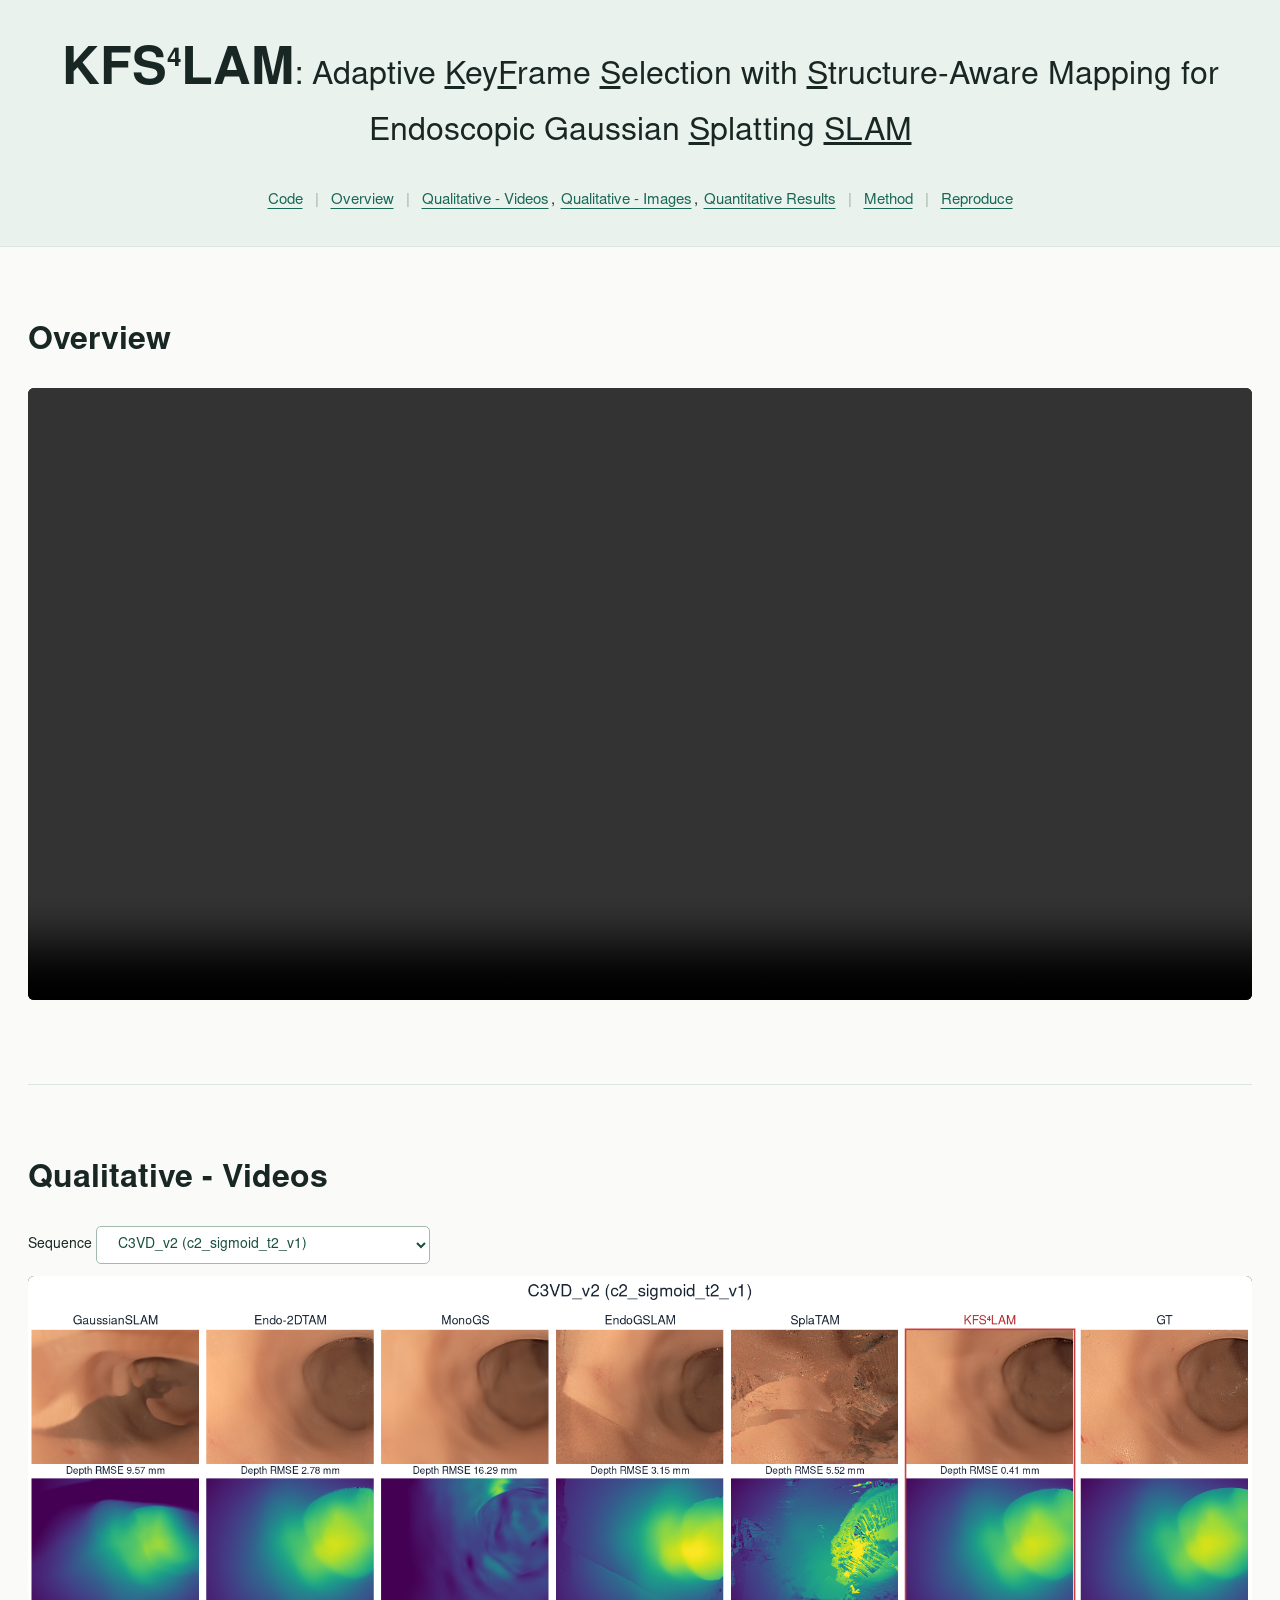
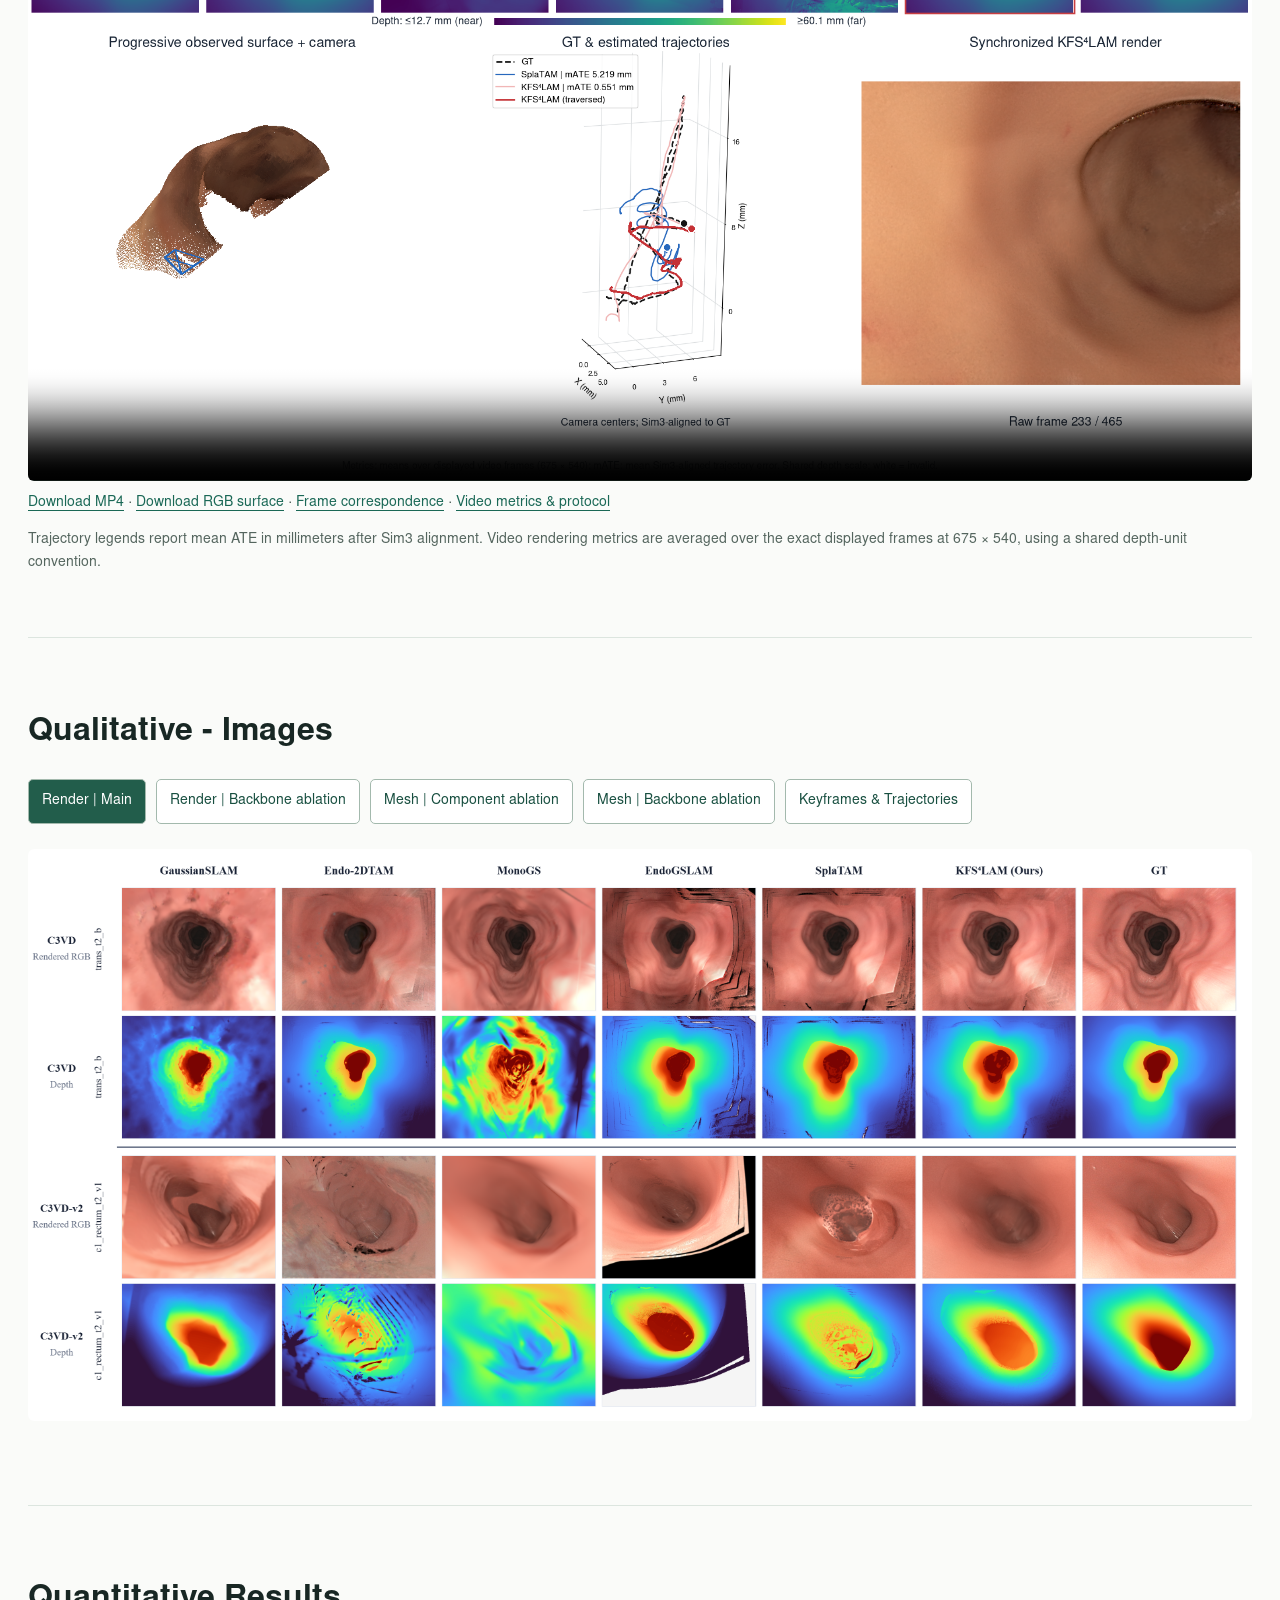
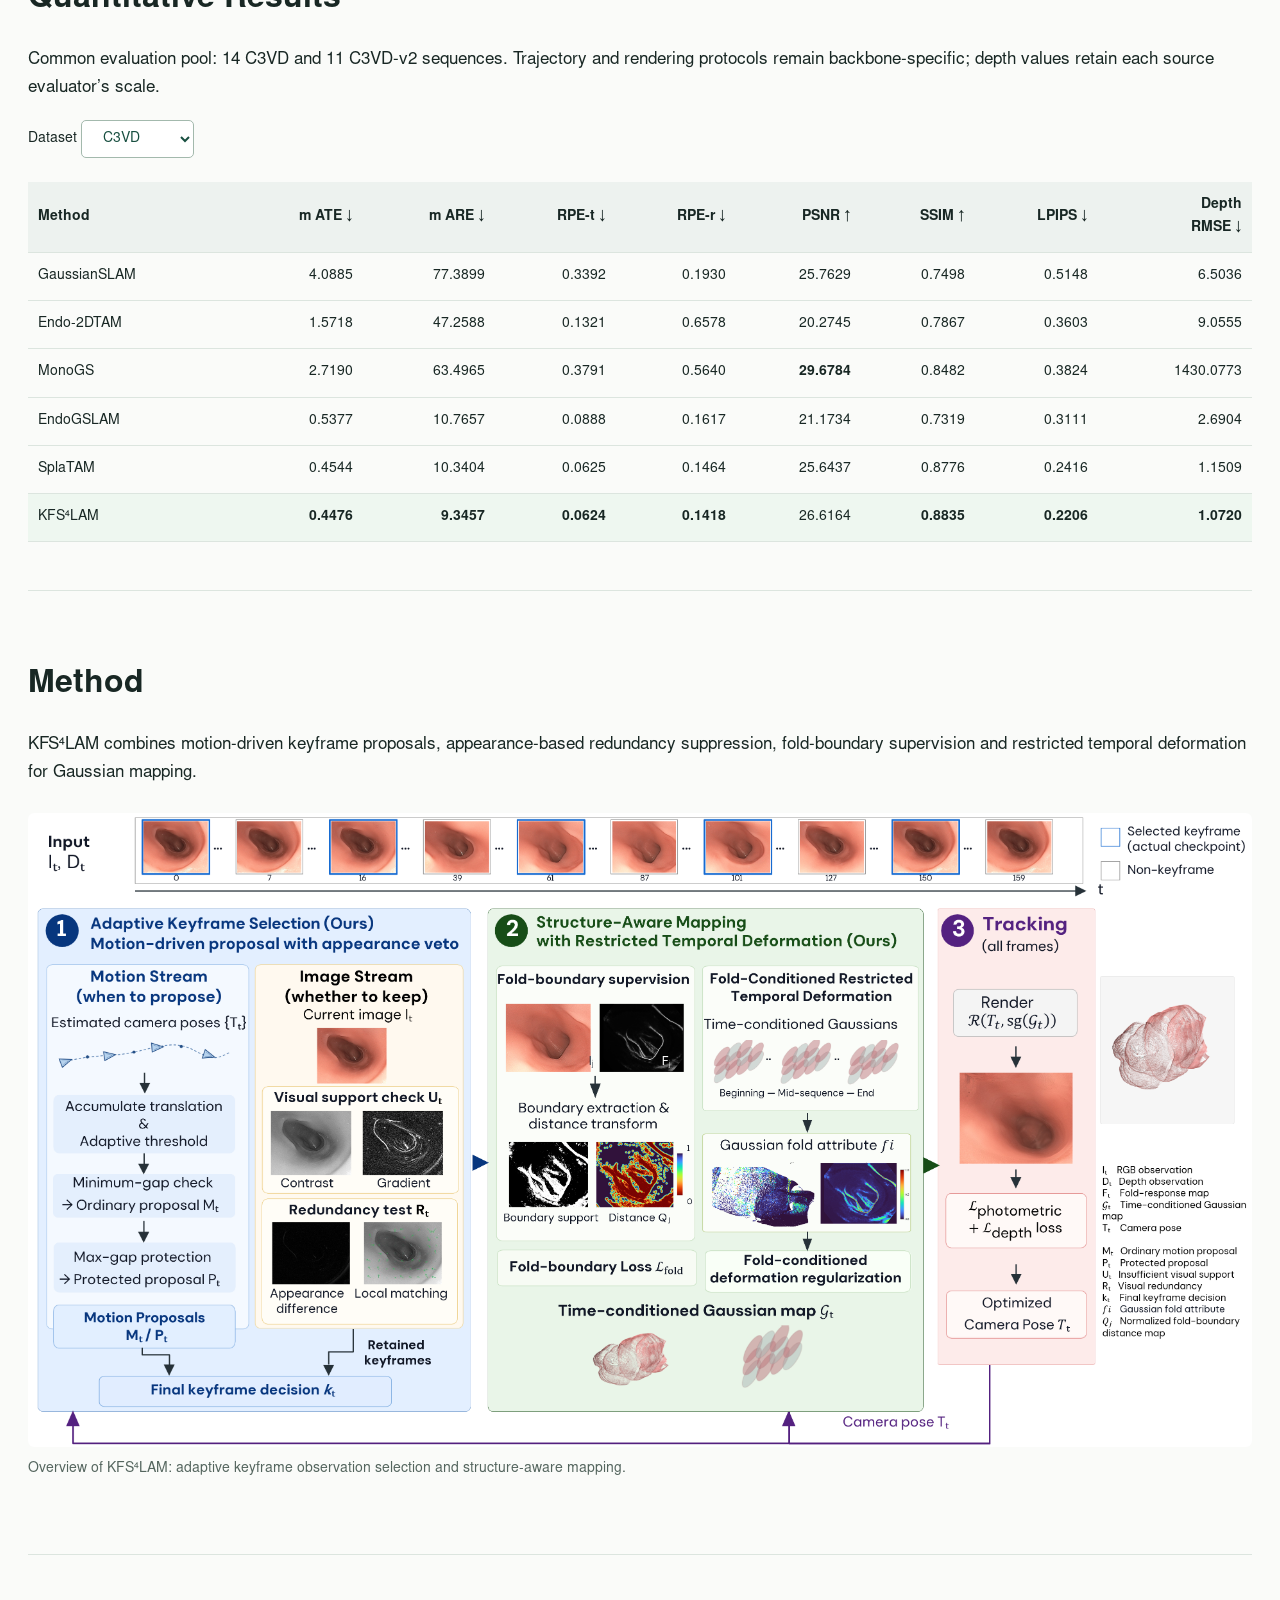
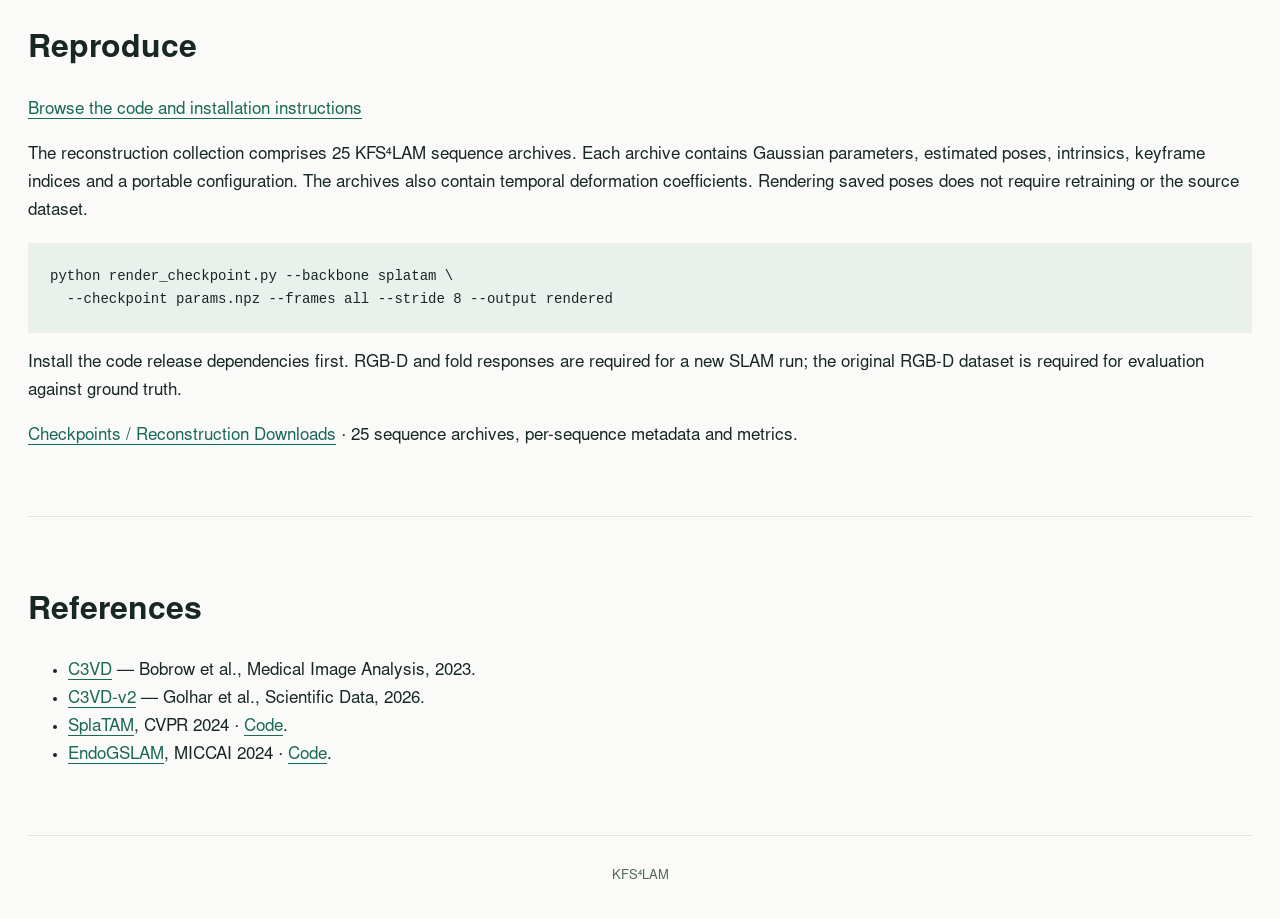
==== index.html @ 122d9cc8 "Publish KFS4LAM project page" ====
<!doctype html><html lang="en"><head><meta charset="utf-8"><meta name="viewport" content="width=device-width,initial-scale=1"><meta name="referrer" content="no-referrer"><title>KFS⁴LAM: Adaptive KeyFrame Selection with Structure-Aware Mapping for Endoscopic Gaussian Splatting SLAM</title><link rel="icon" href="data:,"><link rel="stylesheet" href="style.css?v=20261002-restored-videos"></head><body>
<header><h1><span class="brand">KFS<sup>4</sup>LAM</span><span class="title-rest">: Adaptive <u>K</u>ey<u>F</u>rame <u>S</u>election with <u>S</u>tructure-Aware Mapping for Endoscopic Gaussian <u>S</u>platting <u>SLAM</u></span></h1><nav aria-label="Page navigation"><a href="https://anonymous.4open.science/r/KFS4LAM/">Code</a><span aria-hidden="true">|</span><a href="#overview">Overview</a><span aria-hidden="true">|</span><a href="#videos">Qualitative - Videos</a><span class="nav-comma" aria-hidden="true">,</span><a href="#qualitative">Qualitative - Images</a><span class="nav-comma" aria-hidden="true">,</span><a href="#results">Quantitative Results</a><span aria-hidden="true">|</span><a href="#method">Method</a><span aria-hidden="true">|</span><a href="#reproduce">Reproduce</a></nav></header><main>
<section id="overview"><h2>Overview</h2><figure><video controls preload="metadata" playsinline><source src="assets/intro_updated_1012_w_transcript.mp4?v=20261012-intro" type="video/mp4"></video></figure></section>
<section id="videos"><h2>Qualitative - Videos</h2><div class="controls"><label>Sequence <select id="video-sequence"><option value="c2_sigmoid_t2_v1">C3VD_v2 (c2_sigmoid_t2_v1)</option><option value="trans_t2_c">C3VD (trans_t2_c) · EndoGSLAM backbone</option></select></label></div><figure><video id="splatam-video" controls preload="metadata" playsinline poster="assets/c2_sigmoid_t2_v1__rgbd_surface_preview.png?v=20261002-restored-videos" ><source src="assets/c2_sigmoid_t2_v1__comparison_rgbd_surface.webm?v=20261002-restored-videos" type="video/webm"><source src="assets/c2_sigmoid_t2_v1__comparison_rgbd_surface.mp4?v=20261002-restored-videos" type="video/mp4"></video><figcaption><a id="splatam-download" href="assets/c2_sigmoid_t2_v1__comparison_rgbd_surface.mp4?v=20261002-restored-videos" download>Download MP4</a> · <a id="mesh-download" href="assets/c2_sigmoid_t2_v1__observed_surface.ply?v=20261002-restored-videos" download>Download RGB surface</a> · <a id="video-manifest" href="assets/c2_sigmoid_t2_v1__comparison_rgbd_surface.json?v=20261002-restored-videos">Frame correspondence</a> · <a href="assets/video_metrics.json?v=20261002-restored-videos">Video metrics &amp; protocol</a></figcaption></figure><p class="note">Trajectory legends report mean ATE in millimeters after Sim3 alignment. Video rendering metrics are averaged over the exact displayed frames at 675 × 540, using a shared depth-unit convention.</p></section>
<section id="qualitative"><h2>Qualitative - Images</h2><div class="tabs"><button class="active" data-img="render_comparison.png">Render | Main</button><button data-img="ablation_render.svg">Render | Backbone ablation</button><button data-img="mesh_comparison.png">Mesh | Component ablation</button><button data-img="mesh_backbone_ablation.png">Mesh | Backbone ablation</button><button data-img="keyframe_trajectories.png">Keyframes &amp; Trajectories</button></div><figure><a id="fullsize" href="assets/render_comparison.png?v=20261002-restored-videos"><img id="comparison" src="assets/render_comparison.png?v=20261002-restored-videos" alt="Main RGB and depth comparison" loading="lazy"></a></figure></section>
<section id="results"><h2>Quantitative Results</h2><p>Common evaluation pool: 14 C3VD and 11 C3VD-v2 sequences. Trajectory and rendering protocols remain backbone-specific; depth values retain each source evaluator’s scale.</p><div class="controls"><label>Dataset <select id="dataset"><option value="0">C3VD</option><option value="8">C3VD-v2</option></select></label></div><div class="table-wrap"><table><thead><tr><th>Method</th><th>m ATE ↓</th><th>m ARE ↓</th><th>RPE-t ↓</th><th>RPE-r ↓</th><th>PSNR ↑</th><th>SSIM ↑</th><th>LPIPS ↓</th><th>Depth<br>RMSE ↓</th></tr></thead><tbody id="scores"></tbody></table></div></section>
<section id="method"><h2>Method</h2><p>KFS⁴LAM combines motion-driven keyframe proposals, appearance-based redundancy suppression, fold-boundary supervision and restricted temporal deformation for Gaussian mapping.</p><figure><a href="assets/pipeline.png?v=20261007-pipeline-update"><img src="assets/pipeline.png?v=20261007-pipeline-update" alt="Pipeline overview"></a><figcaption>Overview of KFS⁴LAM: adaptive keyframe observation selection and structure-aware mapping.</figcaption></figure></section>
<section id="reproduce"><h2>Reproduce</h2><p><a href="https://anonymous.4open.science/r/KFS4LAM/">Browse the code and installation instructions</a></p><p>The reconstruction collection comprises 25 KFS⁴LAM sequence archives. Each archive contains Gaussian parameters, estimated poses, intrinsics, keyframe indices and a portable configuration. The archives also contain temporal deformation coefficients. Rendering saved poses does not require retraining or the source dataset.</p><pre>python render_checkpoint.py --backbone splatam \
  --checkpoint params.npz --frames all --stride 8 --output rendered</pre><p>Install the code release dependencies first. RGB-D and fold responses are required for a new SLAM run; the original RGB-D dataset is required for evaluation against ground truth.</p><p><a href="https://github.com/Anonymous4Submission123/KFS4LAM_Submission/releases/tag/reconstructions-v1">Checkpoints / Reconstruction Downloads</a> · 25 sequence archives, per-sequence metadata and metrics.</p></section>
<section id="references"><h2>References</h2><ul><li><a href="https://durrlab.github.io/C3VD/">C3VD</a> — Bobrow et al., Medical Image Analysis, 2023.</li><li><a href="https://durrlab.github.io/C3VDv2/">C3VD-v2</a> — Golhar et al., Scientific Data, 2026.</li><li><a href="https://arxiv.org/abs/2312.02126">SplaTAM</a>, CVPR 2024 · <a href="https://github.com/spla-tam/SplaTAM">Code</a>.</li><li><a href="https://arxiv.org/abs/2403.15124">EndoGSLAM</a>, MICCAI 2024 · <a href="https://github.com/Loping151/EndoGSLAM">Code</a>.</li></ul></section>
</main><footer>KFS⁴LAM</footer><script src="app.js?v=20261002-restored-videos"></script></body></html>
---- style.css ----
*{box-sizing:border-box}html{scroll-behavior:smooth}body{margin:0;background:#fafbf9;color:#182724;font:17px/1.65 system-ui,sans-serif}header{padding:65px 24px 35px;text-align:center;background:#eaf2ee;border-bottom:1px solid #dce5df}.eyebrow{letter-spacing:.18em;font-size:12px;color:#3c6d60}h1{font-size:68px;line-height:1.1;margin:14px 0}h1 sup{font-size:.47em}.lead{font-size:23px;max-width:840px;margin:24px auto}nav,.controls,.tabs{display:flex;gap:20px;flex-wrap:wrap;justify-content:center}a{color:#1a6856;text-underline-offset:4px}main{max-width:1350px;margin:auto;padding:0 28px}section{padding:48px 0;border-bottom:1px solid #dce5df}h2{font-size:32px;line-height:1.25}figure{margin:25px 0}img{width:100%;height:auto;border-radius:6px;background:white}figcaption,.note{font-size:14px;color:#54655e}button,select{padding:10px 17px;border:1px solid #a3b9ad;border-radius:5px;background:white;color:#184f40;cursor:pointer;font:inherit}button.active{background:#225d4b;color:white}.table-wrap{overflow:auto;margin-top:24px}table{border-collapse:collapse;width:100%;font-size:14px;white-space:nowrap}th,td{padding:12px 10px;text-align:right;border-bottom:1px solid #dce5df}th:first-child,td:first-child{text-align:left}thead{background:#edf2ef}.ours{background:#eef7f0}.controls{justify-content:flex-start;align-items:center;font-size:14px}.video-grid{display:grid;grid-template-columns:1fr 1fr;gap:22px}video{width:100%;background:#101915;border-radius:6px}pre{white-space:pre-wrap;padding:22px;background:#eaf0eb;font-size:14px}footer{text-align:center;font-size:13px;color:#53665c;padding:30px}@media(max-width:720px){h1{font-size:52px}.video-grid{grid-template-columns:1fr}main{padding:0 16px}h2{font-size:27px}}
#videos .video-grid{grid-template-columns:1fr}

.project-links{justify-content:center;margin:24px auto}button:disabled{cursor:default;opacity:.65}

#videos .video-grid{display:block}#videos figure{margin:12px 0}#videos video{width:100%;height:auto}

header{padding:36px 20px 25px}header h1{max-width:1160px;margin:0 auto 26px;line-height:1.4;font-size:34px;font-weight:500}header .brand{font-size:52px;font-weight:750;white-space:nowrap}header .brand sup{font-size:.5em}header .title-rest{font-size:32px}header nav{display:flex;flex-wrap:nowrap;gap:12px;justify-content:center;align-items:center;white-space:nowrap;overflow-x:auto;font-size:15px;padding:7px 0}header nav span{color:#93a69b}.tabs{justify-content:flex-start;gap:10px}.tabs button{font-size:14px;padding:10px 13px}details{font-size:14px;color:#54655e}details summary{cursor:pointer}#videos video{max-height:none}section{scroll-margin-top:20px}@media(max-width:900px){header nav{justify-content:flex-start}header h1 .brand{font-size:42px}header .title-rest{font-size:25px}}

header nav .nav-comma{margin-left:-10px;margin-right:-6px;color:inherit}

/* Approved Apple-style typography */
@font-face{font-family:"Project Sans";src:url("fonts/regular.otf");font-weight:400;font-display:swap}
@font-face{font-family:"Project Sans";src:url("fonts/bold.otf");font-weight:700;font-display:swap}
body,button,select,input,table,header,nav{font-family:-apple-system,BlinkMacSystemFont,"Helvetica Neue","Project Sans",sans-serif}
pre,code{font-family:ui-monospace,"SFMono-Regular",Consolas,monospace}
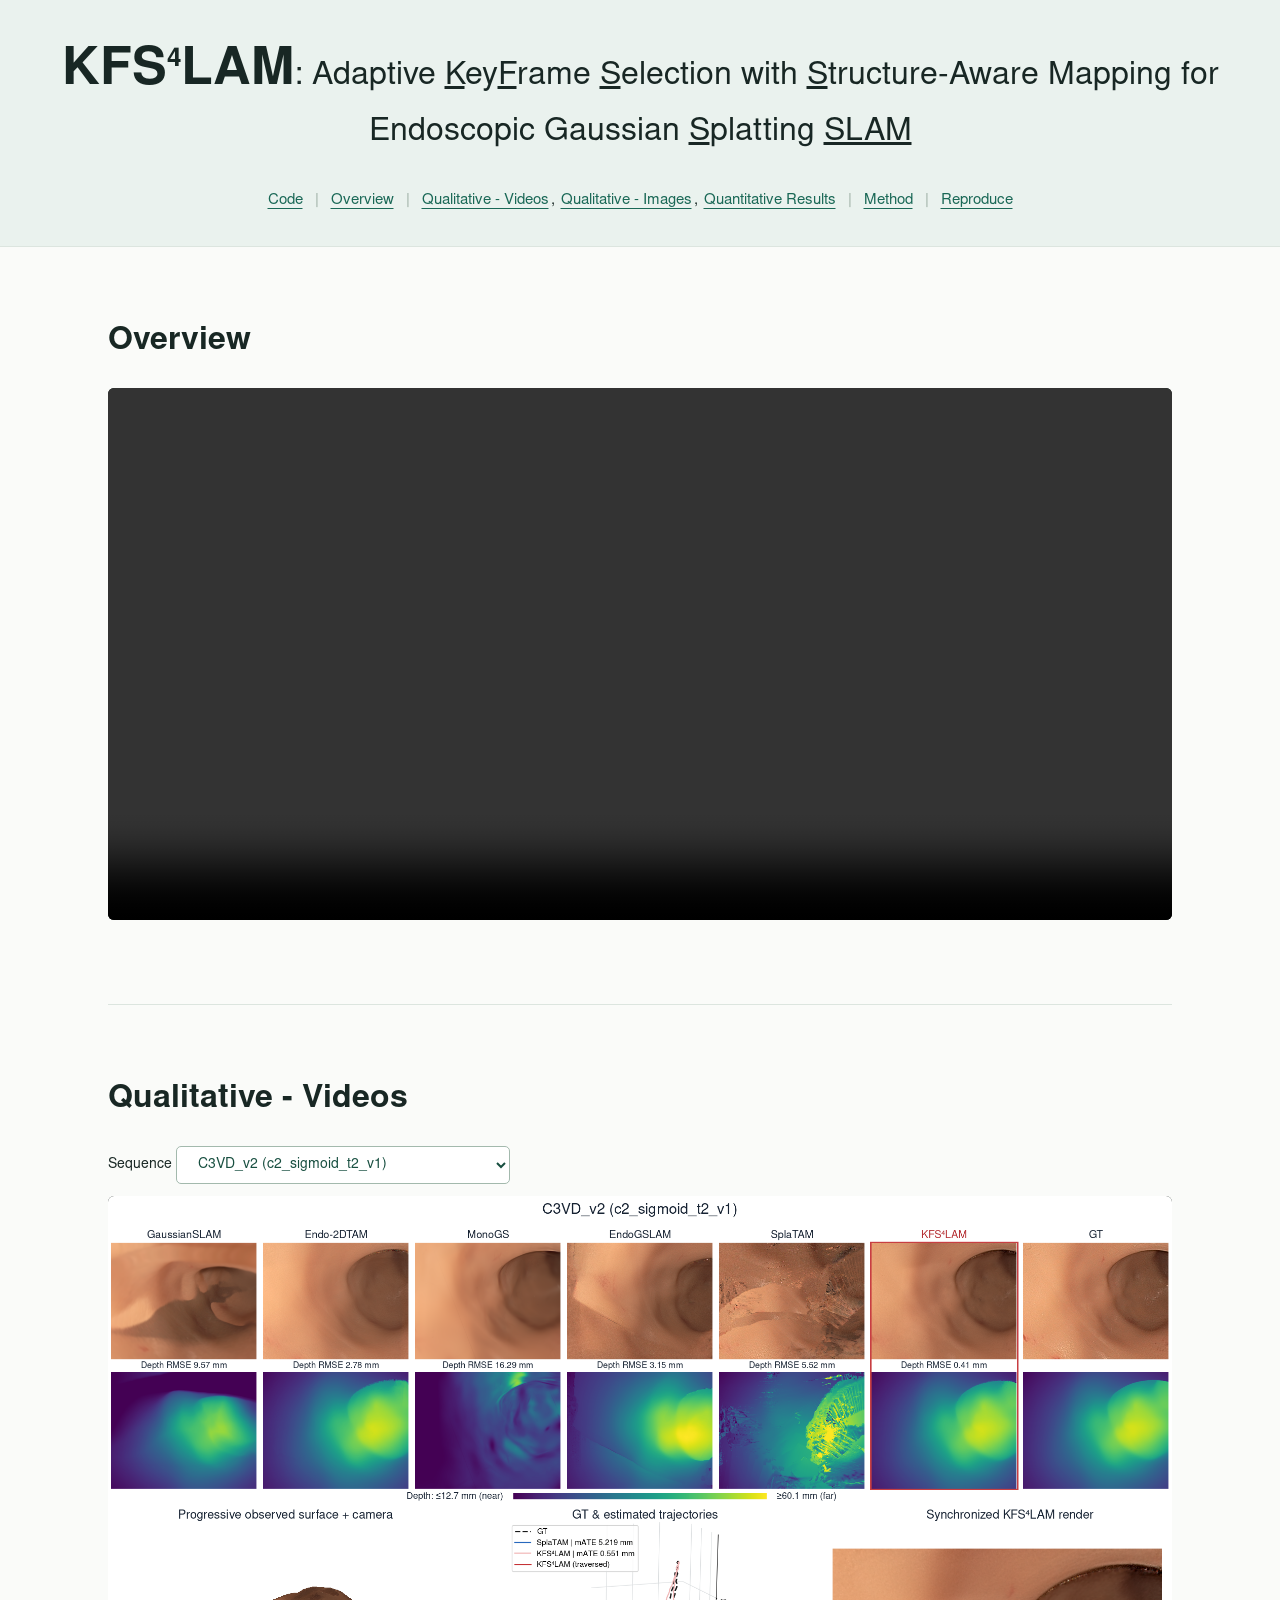
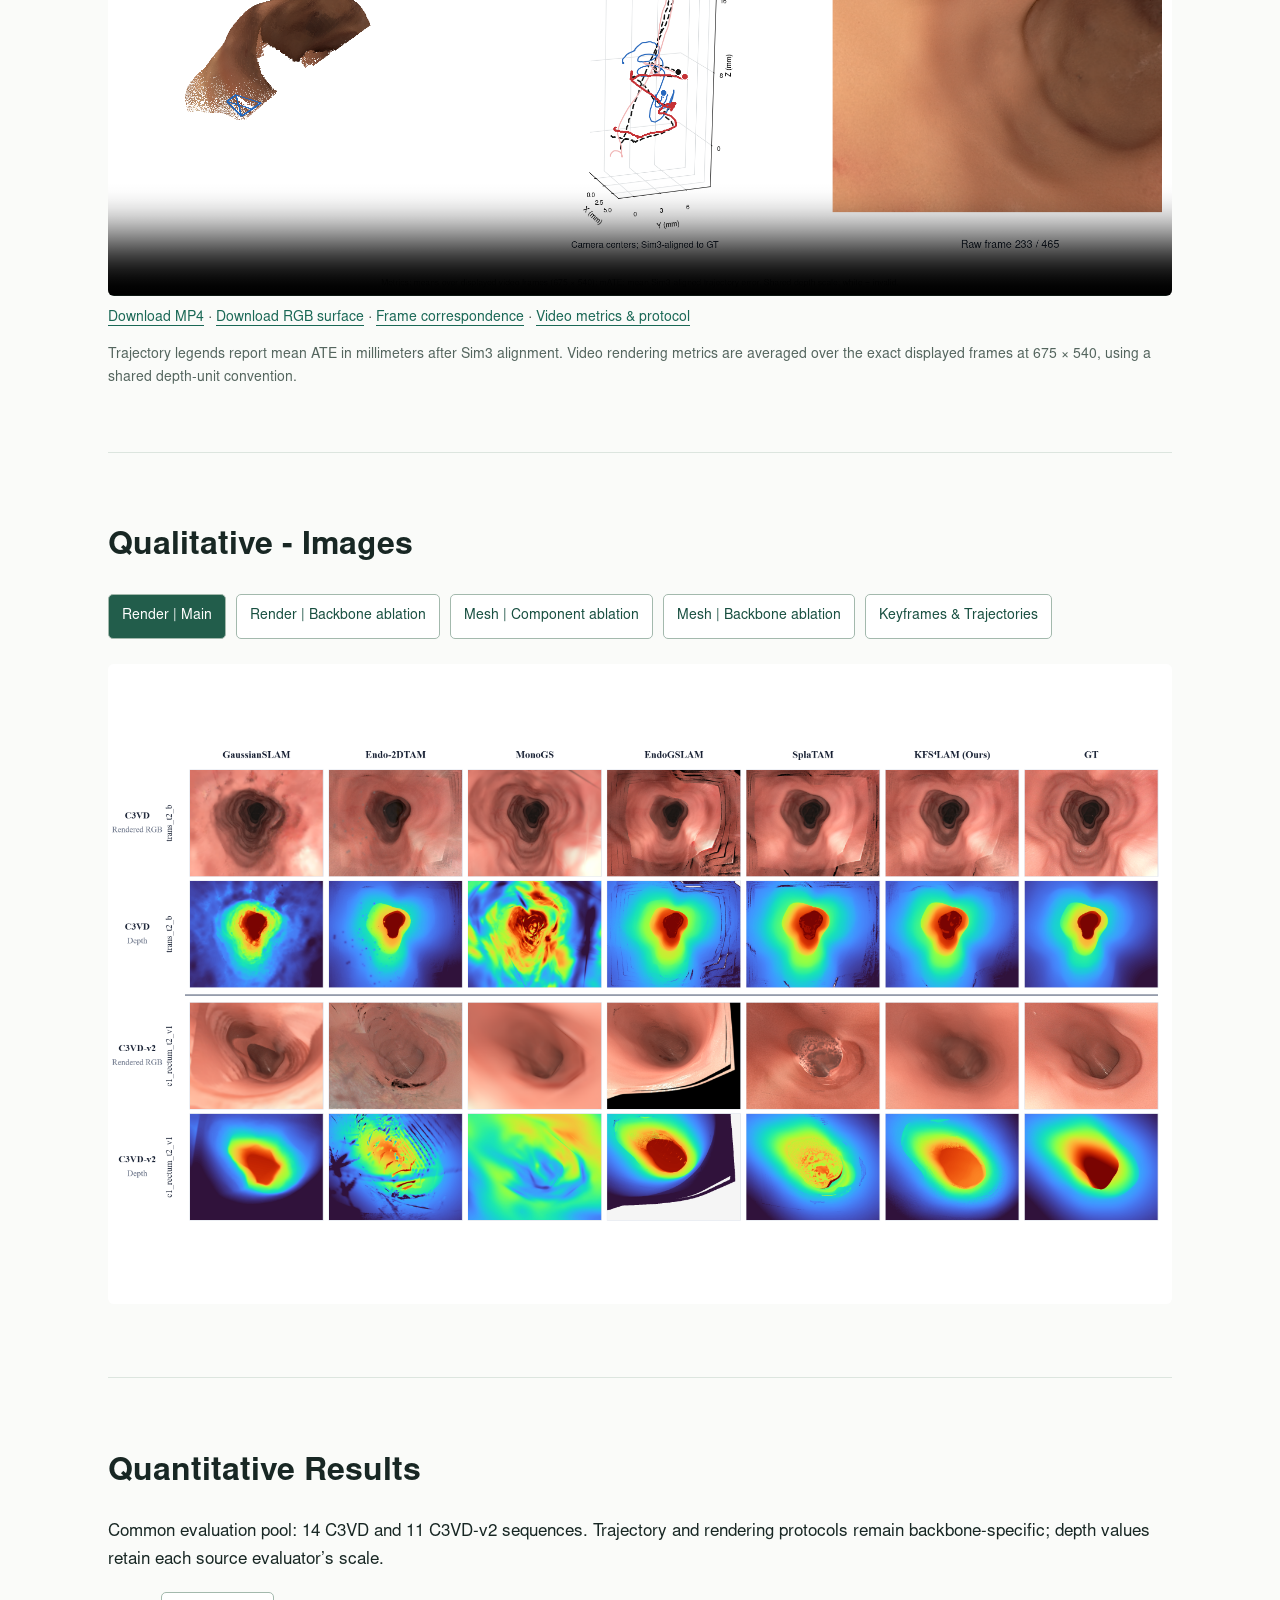
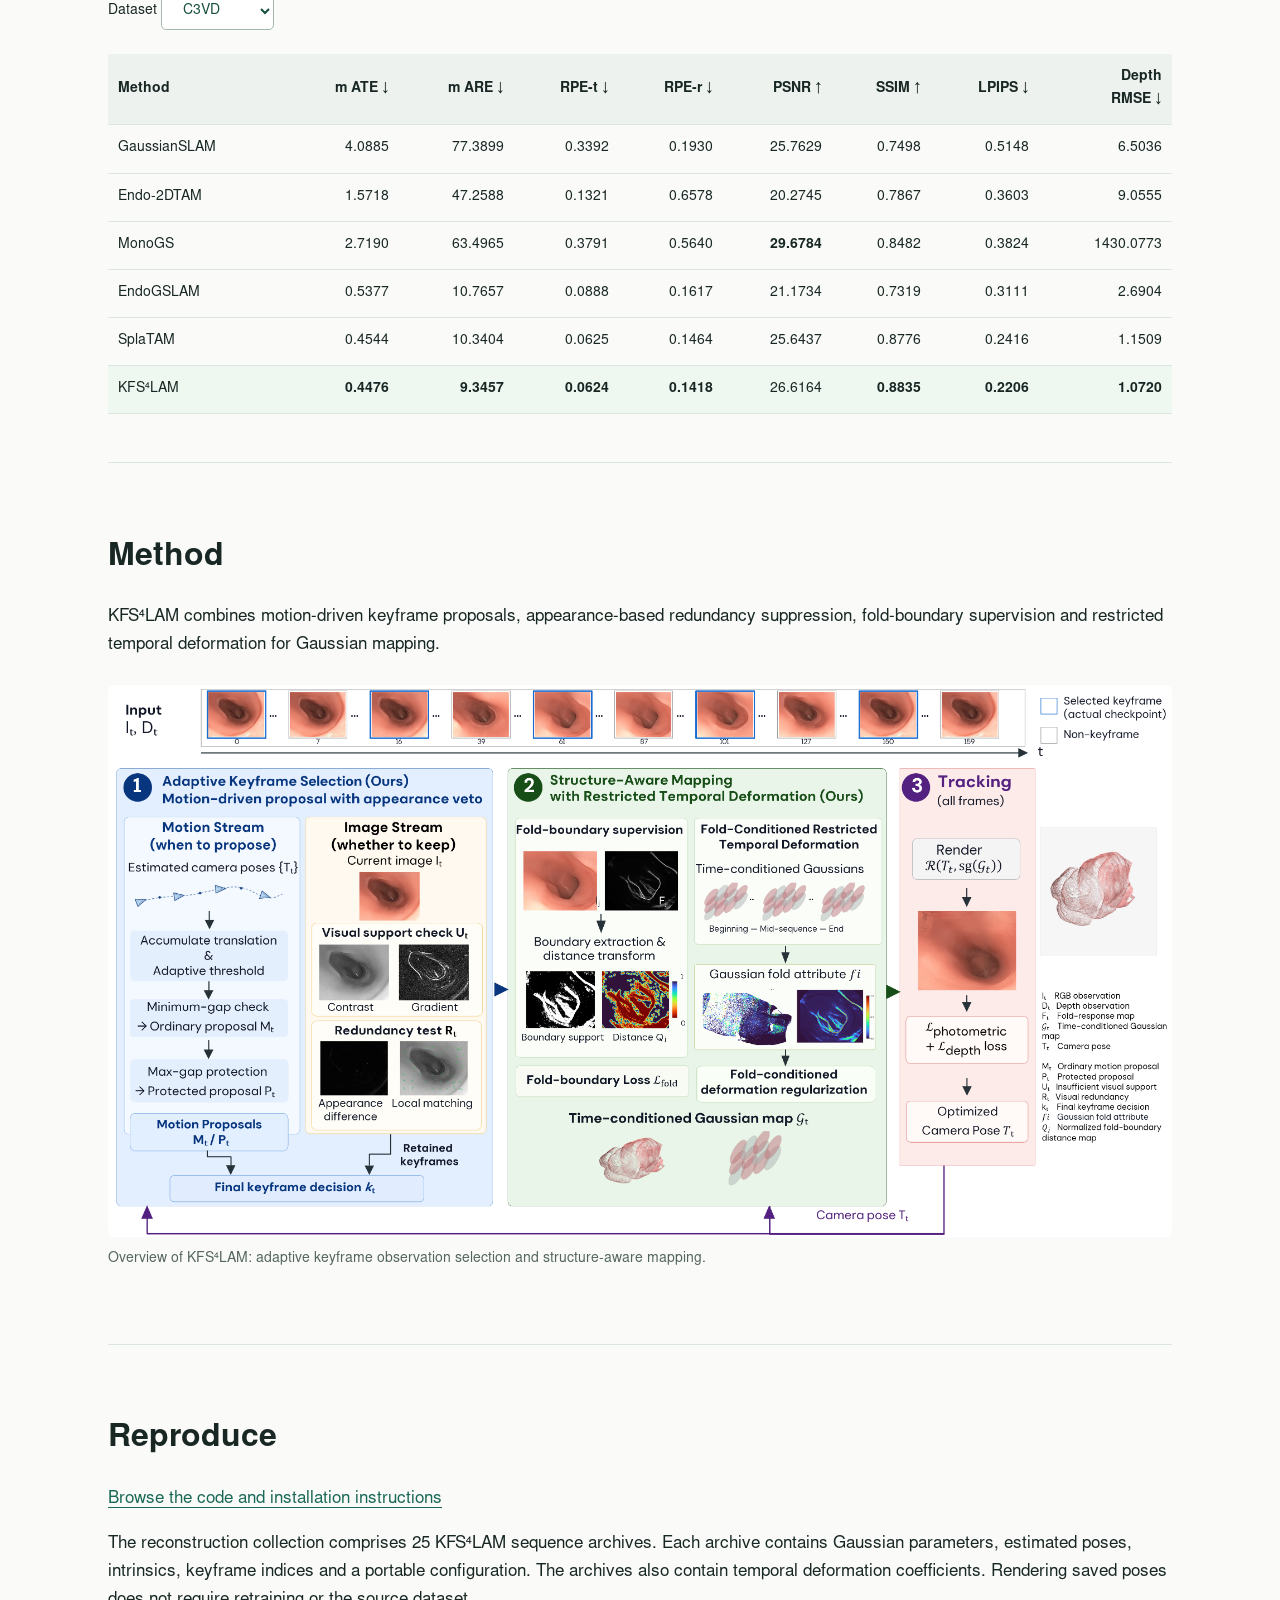
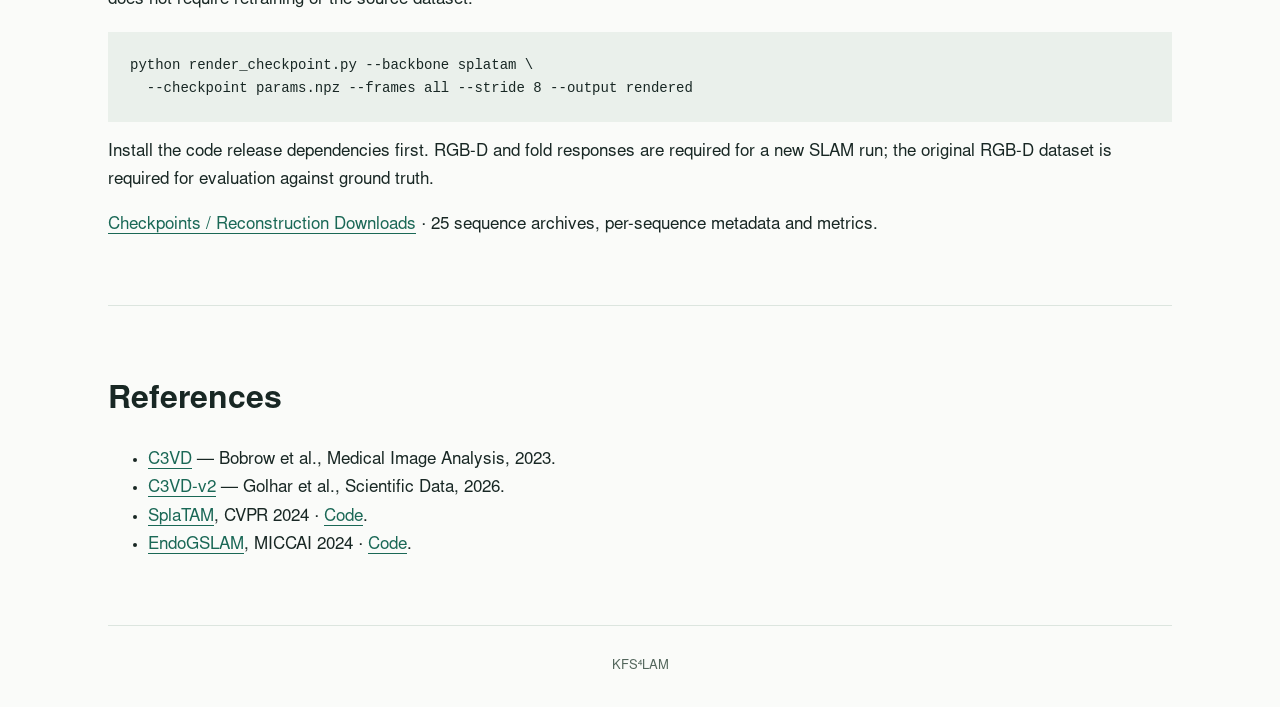
==== commit ca158f9f: "Tighten layout and stabilize qualitative image height" ====
--- a/index.html
+++ b/index.html
@@ -1,11 +1,11 @@
-<!doctype html><html lang="en"><head><meta charset="utf-8"><meta name="viewport" content="width=device-width,initial-scale=1"><meta name="referrer" content="no-referrer"><title>KFS⁴LAM: Adaptive KeyFrame Selection with Structure-Aware Mapping for Endoscopic Gaussian Splatting SLAM</title><link rel="icon" href="data:,"><link rel="stylesheet" href="style.css?v=20261002-restored-videos"></head><body>
-<header><h1><span class="brand">KFS<sup>4</sup>LAM</span><span class="title-rest">: Adaptive <u>K</u>ey<u>F</u>rame <u>S</u>election with <u>S</u>tructure-Aware Mapping for Endoscopic Gaussian <u>S</u>platting <u>SLAM</u></span></h1><nav aria-label="Page navigation"><a href="https://anonymous.4open.science/r/KFS4LAM/">Code</a><span aria-hidden="true">|</span><a href="#overview">Overview</a><span aria-hidden="true">|</span><a href="#videos">Qualitative - Videos</a><span class="nav-comma" aria-hidden="true">,</span><a href="#qualitative">Qualitative - Images</a><span class="nav-comma" aria-hidden="true">,</span><a href="#results">Quantitative Results</a><span aria-hidden="true">|</span><a href="#method">Method</a><span aria-hidden="true">|</span><a href="#reproduce">Reproduce</a></nav></header><main>
+<!doctype html><html lang="en"><head><meta charset="utf-8"><meta name="viewport" content="width=device-width,initial-scale=1"><meta name="referrer" content="no-referrer"><title>KFS⁴LAM: Adaptive KeyFrame Selection with Structure-Aware Mapping for Endoscopic Gaussian Splatting SLAM</title><link rel="icon" href="data:,"><link rel="stylesheet" href="style.css?v=20261017-layout"></head><body>
+<header><h1><span class="brand">KFS<sup>4</sup>LAM</span><span class="title-rest">: Adaptive <u>K</u>ey<u>F</u>rame <u>S</u>election with <u>S</u>tructure-Aware Mapping for Endoscopic Gaussian <u>S</u>platting <u>SLAM</u></span></h1><nav aria-label="Page navigation"><a href="https://github.com/XinweiJu/KFSLAM/tree/code">Code</a><span aria-hidden="true">|</span><a href="#overview">Overview</a><span aria-hidden="true">|</span><a href="#videos">Qualitative - Videos</a><span class="nav-comma" aria-hidden="true">,</span><a href="#qualitative">Qualitative - Images</a><span class="nav-comma" aria-hidden="true">,</span><a href="#results">Quantitative Results</a><span aria-hidden="true">|</span><a href="#method">Method</a><span aria-hidden="true">|</span><a href="#reproduce">Reproduce</a></nav></header><main>
 <section id="overview"><h2>Overview</h2><figure><video controls preload="metadata" playsinline><source src="assets/intro_updated_1012_w_transcript.mp4?v=20261012-intro" type="video/mp4"></video></figure></section>
 <section id="videos"><h2>Qualitative - Videos</h2><div class="controls"><label>Sequence <select id="video-sequence"><option value="c2_sigmoid_t2_v1">C3VD_v2 (c2_sigmoid_t2_v1)</option><option value="trans_t2_c">C3VD (trans_t2_c) · EndoGSLAM backbone</option></select></label></div><figure><video id="splatam-video" controls preload="metadata" playsinline poster="assets/c2_sigmoid_t2_v1__rgbd_surface_preview.png?v=20261002-restored-videos" ><source src="assets/c2_sigmoid_t2_v1__comparison_rgbd_surface.webm?v=20261002-restored-videos" type="video/webm"><source src="assets/c2_sigmoid_t2_v1__comparison_rgbd_surface.mp4?v=20261002-restored-videos" type="video/mp4"></video><figcaption><a id="splatam-download" href="assets/c2_sigmoid_t2_v1__comparison_rgbd_surface.mp4?v=20261002-restored-videos" download>Download MP4</a> · <a id="mesh-download" href="assets/c2_sigmoid_t2_v1__observed_surface.ply?v=20261002-restored-videos" download>Download RGB surface</a> · <a id="video-manifest" href="assets/c2_sigmoid_t2_v1__comparison_rgbd_surface.json?v=20261002-restored-videos">Frame correspondence</a> · <a href="assets/video_metrics.json?v=20261002-restored-videos">Video metrics &amp; protocol</a></figcaption></figure><p class="note">Trajectory legends report mean ATE in millimeters after Sim3 alignment. Video rendering metrics are averaged over the exact displayed frames at 675 × 540, using a shared depth-unit convention.</p></section>
 <section id="qualitative"><h2>Qualitative - Images</h2><div class="tabs"><button class="active" data-img="render_comparison.png">Render | Main</button><button data-img="ablation_render.svg">Render | Backbone ablation</button><button data-img="mesh_comparison.png">Mesh | Component ablation</button><button data-img="mesh_backbone_ablation.png">Mesh | Backbone ablation</button><button data-img="keyframe_trajectories.png">Keyframes &amp; Trajectories</button></div><figure><a id="fullsize" href="assets/render_comparison.png?v=20261002-restored-videos"><img id="comparison" src="assets/render_comparison.png?v=20261002-restored-videos" alt="Main RGB and depth comparison" loading="lazy"></a></figure></section>
 <section id="results"><h2>Quantitative Results</h2><p>Common evaluation pool: 14 C3VD and 11 C3VD-v2 sequences. Trajectory and rendering protocols remain backbone-specific; depth values retain each source evaluator’s scale.</p><div class="controls"><label>Dataset <select id="dataset"><option value="0">C3VD</option><option value="8">C3VD-v2</option></select></label></div><div class="table-wrap"><table><thead><tr><th>Method</th><th>m ATE ↓</th><th>m ARE ↓</th><th>RPE-t ↓</th><th>RPE-r ↓</th><th>PSNR ↑</th><th>SSIM ↑</th><th>LPIPS ↓</th><th>Depth<br>RMSE ↓</th></tr></thead><tbody id="scores"></tbody></table></div></section>
 <section id="method"><h2>Method</h2><p>KFS⁴LAM combines motion-driven keyframe proposals, appearance-based redundancy suppression, fold-boundary supervision and restricted temporal deformation for Gaussian mapping.</p><figure><a href="assets/pipeline.png?v=20261007-pipeline-update"><img src="assets/pipeline.png?v=20261007-pipeline-update" alt="Pipeline overview"></a><figcaption>Overview of KFS⁴LAM: adaptive keyframe observation selection and structure-aware mapping.</figcaption></figure></section>
-<section id="reproduce"><h2>Reproduce</h2><p><a href="https://anonymous.4open.science/r/KFS4LAM/">Browse the code and installation instructions</a></p><p>The reconstruction collection comprises 25 KFS⁴LAM sequence archives. Each archive contains Gaussian parameters, estimated poses, intrinsics, keyframe indices and a portable configuration. The archives also contain temporal deformation coefficients. Rendering saved poses does not require retraining or the source dataset.</p><pre>python render_checkpoint.py --backbone splatam \
-  --checkpoint params.npz --frames all --stride 8 --output rendered</pre><p>Install the code release dependencies first. RGB-D and fold responses are required for a new SLAM run; the original RGB-D dataset is required for evaluation against ground truth.</p><p><a href="https://github.com/Anonymous4Submission123/KFS4LAM_Submission/releases/tag/reconstructions-v1">Checkpoints / Reconstruction Downloads</a> · 25 sequence archives, per-sequence metadata and metrics.</p></section>
+<section id="reproduce"><h2>Reproduce</h2><p><a href="https://github.com/XinweiJu/KFSLAM/tree/code">Browse the code and installation instructions</a></p><p>The reconstruction collection comprises 25 KFS⁴LAM sequence archives. Each archive contains Gaussian parameters, estimated poses, intrinsics, keyframe indices and a portable configuration. The archives also contain temporal deformation coefficients. Rendering saved poses does not require retraining or the source dataset.</p><pre>python render_checkpoint.py --backbone splatam \
+  --checkpoint params.npz --frames all --stride 8 --output rendered</pre><p>Install the code release dependencies first. RGB-D and fold responses are required for a new SLAM run; the original RGB-D dataset is required for evaluation against ground truth.</p><p><a href="https://github.com/XinweiJu/KFSLAM/releases/tag/reconstructions-v1">Checkpoints / Reconstruction Downloads</a> · 25 sequence archives, per-sequence metadata and metrics.</p></section>
 <section id="references"><h2>References</h2><ul><li><a href="https://durrlab.github.io/C3VD/">C3VD</a> — Bobrow et al., Medical Image Analysis, 2023.</li><li><a href="https://durrlab.github.io/C3VDv2/">C3VD-v2</a> — Golhar et al., Scientific Data, 2026.</li><li><a href="https://arxiv.org/abs/2312.02126">SplaTAM</a>, CVPR 2024 · <a href="https://github.com/spla-tam/SplaTAM">Code</a>.</li><li><a href="https://arxiv.org/abs/2403.15124">EndoGSLAM</a>, MICCAI 2024 · <a href="https://github.com/Loping151/EndoGSLAM">Code</a>.</li></ul></section>
 </main><footer>KFS⁴LAM</footer><script src="app.js?v=20261002-restored-videos"></script></body></html>
--- a/style.css
+++ b/style.css
@@ -14,3 +14,9 @@
 @font-face{font-family:"Project Sans";src:url("fonts/bold.otf");font-weight:700;font-display:swap}
 body,button,select,input,table,header,nav{font-family:-apple-system,BlinkMacSystemFont,"Helvetica Neue","Project Sans",sans-serif}
 pre,code{font-family:ui-monospace,"SFMono-Regular",Consolas,monospace}
+
+/* Keep the reading measure compact and image-tab changes stable. */
+main{max-width:1120px}
+#qualitative figure{height:clamp(320px,52vw,640px);display:flex;align-items:center;justify-content:center;background:#fff;border-radius:6px;overflow:hidden}
+#qualitative #fullsize{display:flex;width:100%;height:100%;align-items:center;justify-content:center}
+#qualitative #comparison{width:100%;height:100%;object-fit:contain}
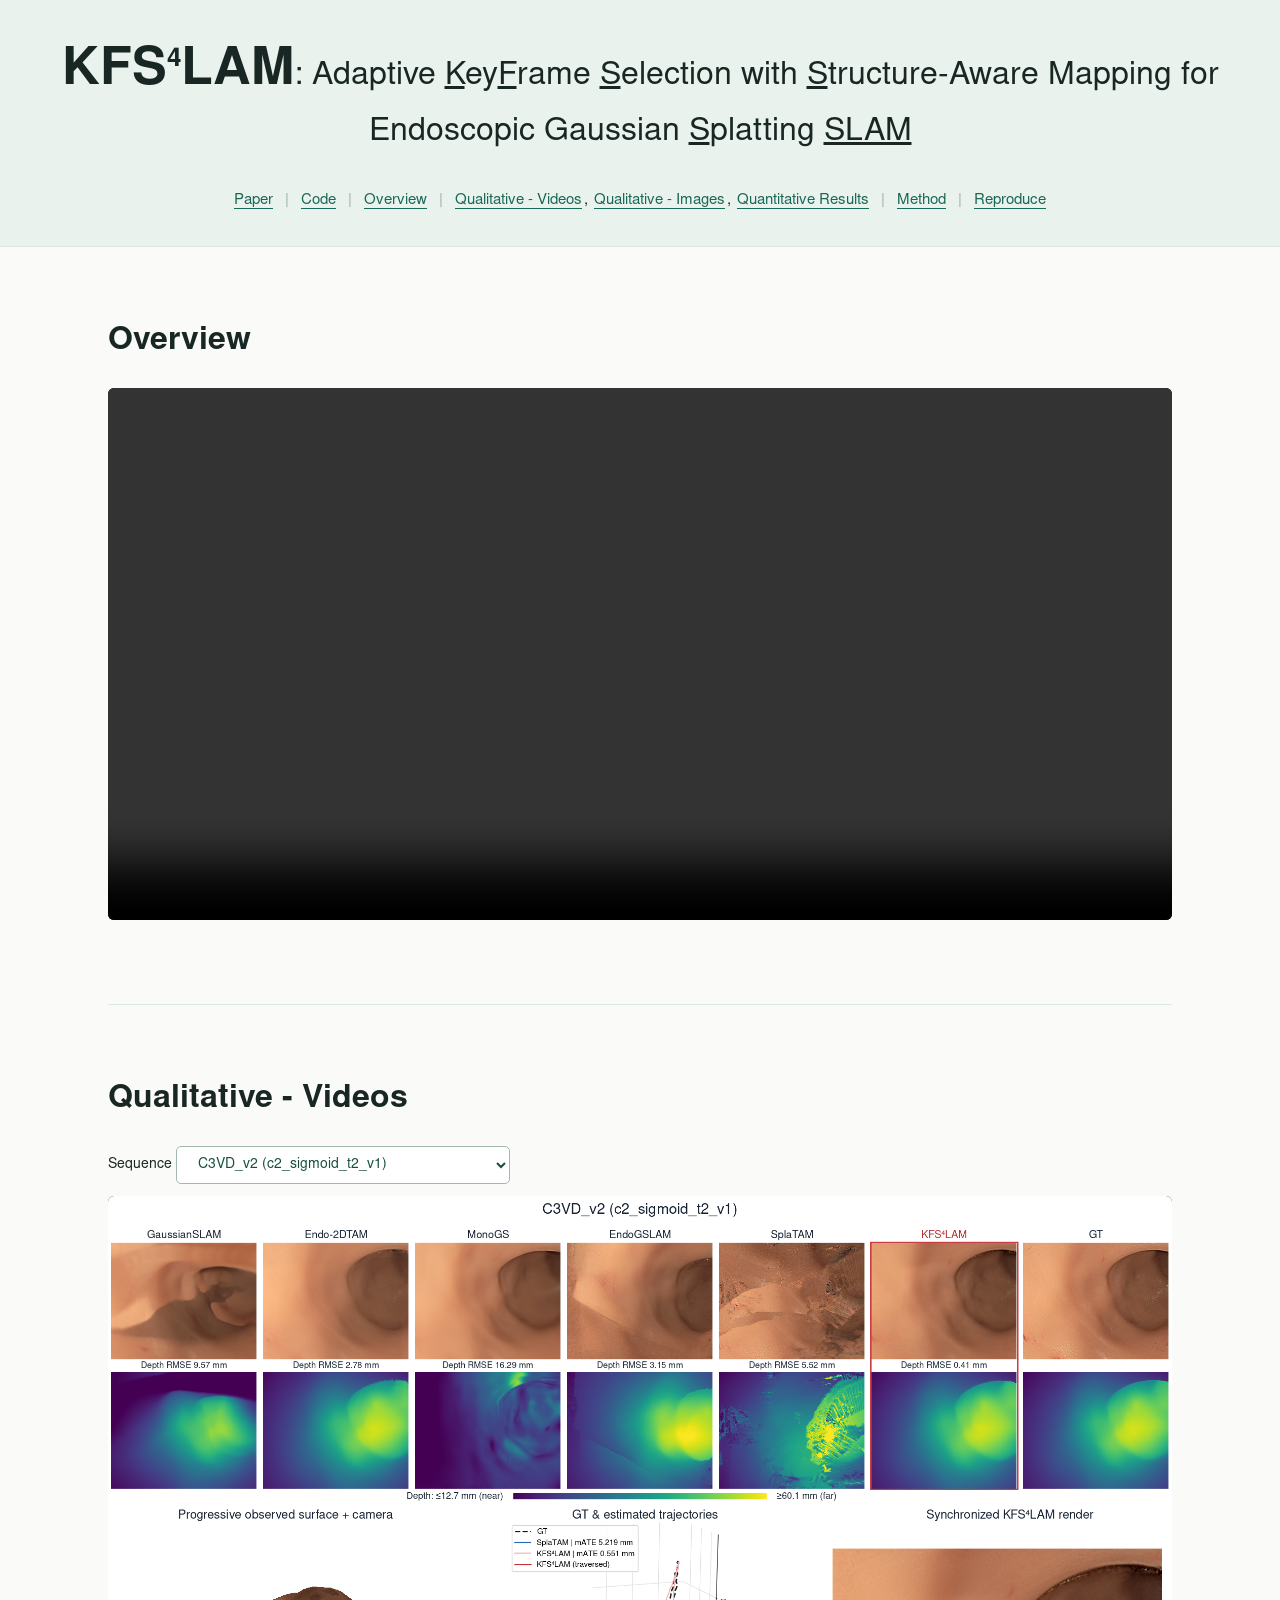
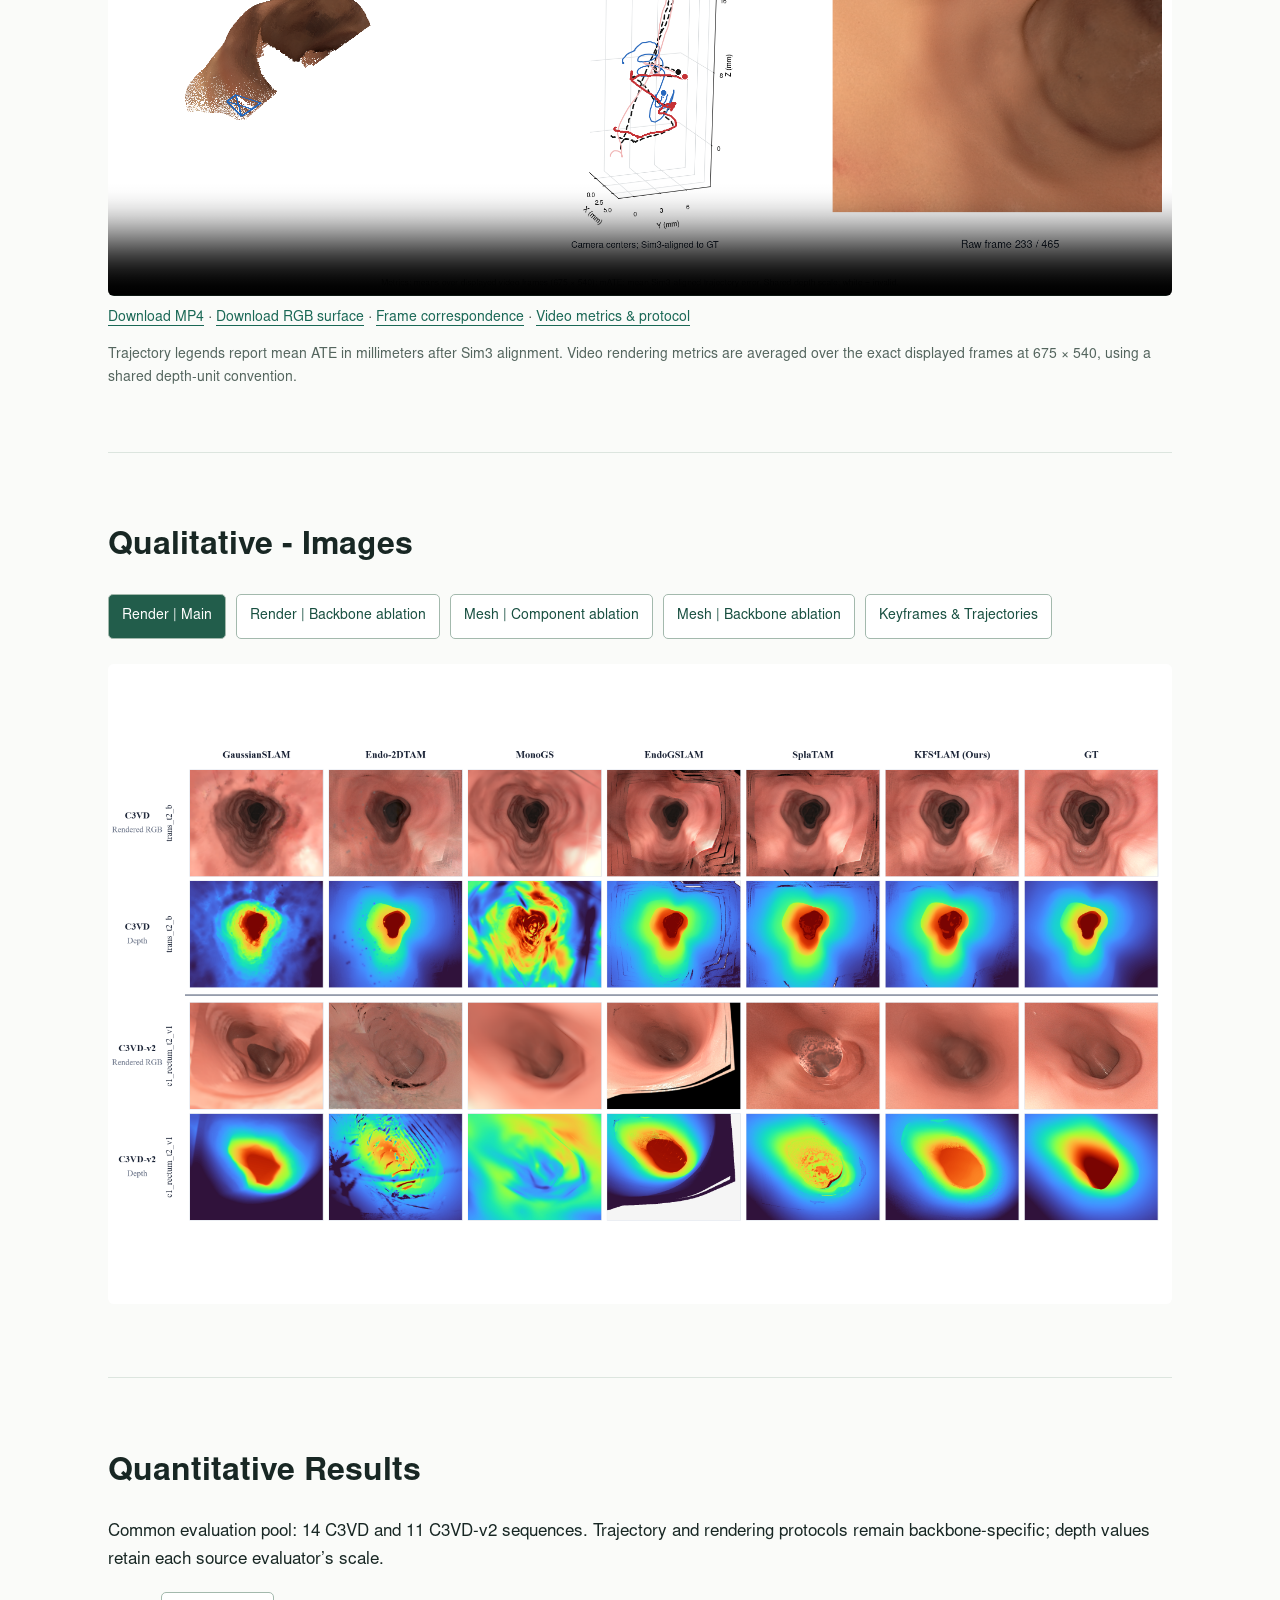
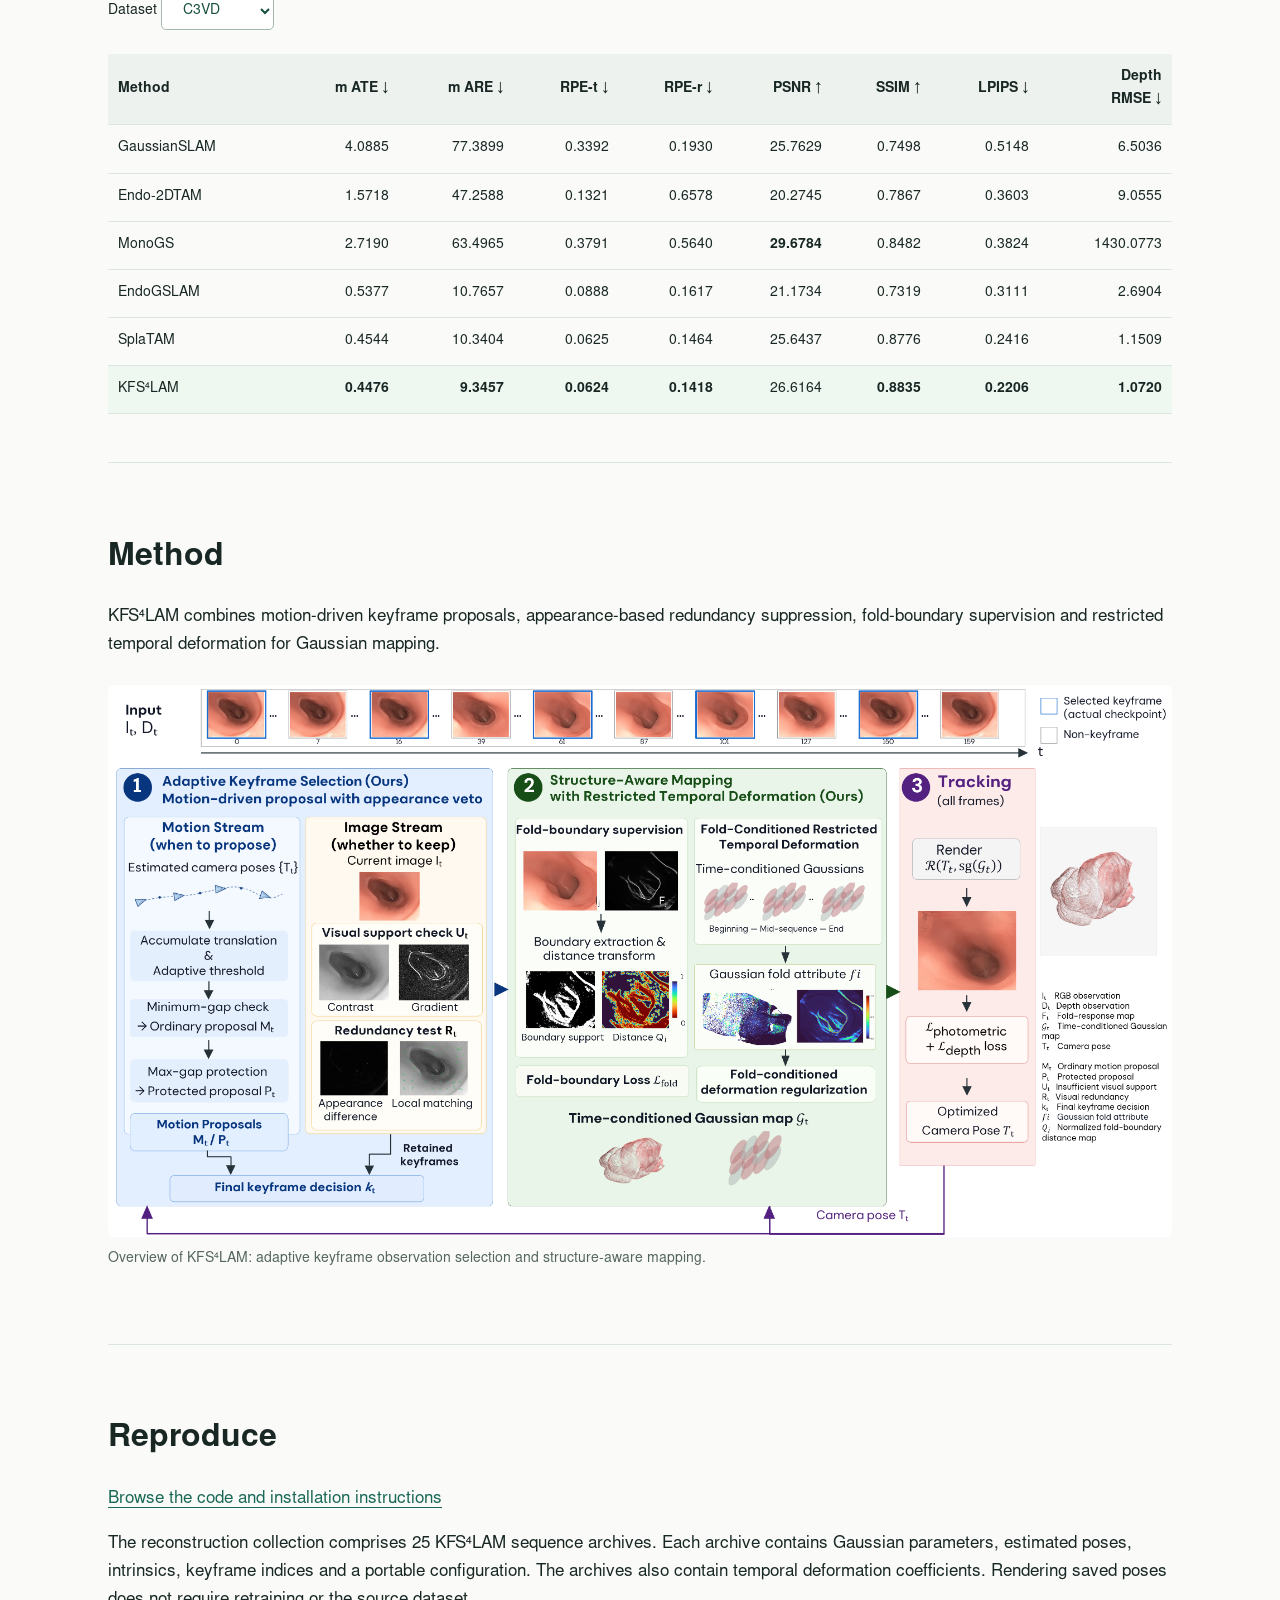
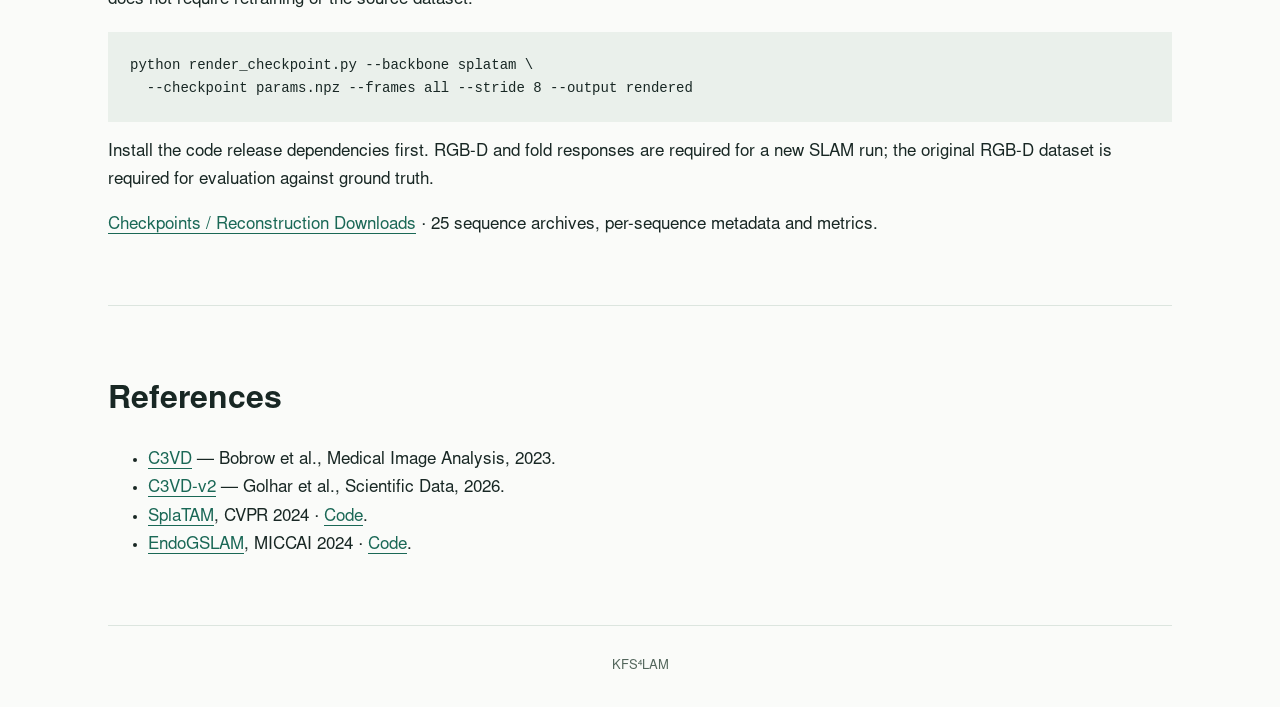
==== commit dfc59847: "Add KFS4LAM arXiv paper to live project page navigation" ====
--- a/index.html
+++ b/index.html
@@ -1,5 +1,5 @@
 <!doctype html><html lang="en"><head><meta charset="utf-8"><meta name="viewport" content="width=device-width,initial-scale=1"><meta name="referrer" content="no-referrer"><title>KFS⁴LAM: Adaptive KeyFrame Selection with Structure-Aware Mapping for Endoscopic Gaussian Splatting SLAM</title><link rel="icon" href="data:,"><link rel="stylesheet" href="style.css?v=20261017-layout"></head><body>
-<header><h1><span class="brand">KFS<sup>4</sup>LAM</span><span class="title-rest">: Adaptive <u>K</u>ey<u>F</u>rame <u>S</u>election with <u>S</u>tructure-Aware Mapping for Endoscopic Gaussian <u>S</u>platting <u>SLAM</u></span></h1><nav aria-label="Page navigation"><a href="https://github.com/XinweiJu/KFSLAM/tree/code">Code</a><span aria-hidden="true">|</span><a href="#overview">Overview</a><span aria-hidden="true">|</span><a href="#videos">Qualitative - Videos</a><span class="nav-comma" aria-hidden="true">,</span><a href="#qualitative">Qualitative - Images</a><span class="nav-comma" aria-hidden="true">,</span><a href="#results">Quantitative Results</a><span aria-hidden="true">|</span><a href="#method">Method</a><span aria-hidden="true">|</span><a href="#reproduce">Reproduce</a></nav></header><main>
+<header><h1><span class="brand">KFS<sup>4</sup>LAM</span><span class="title-rest">: Adaptive <u>K</u>ey<u>F</u>rame <u>S</u>election with <u>S</u>tructure-Aware Mapping for Endoscopic Gaussian <u>S</u>platting <u>SLAM</u></span></h1><nav aria-label="Page navigation"><a href="https://arxiv.org/abs/2610.22505" target="_blank" rel="noopener noreferrer">Paper</a><span aria-hidden="true">|</span><a href="https://github.com/XinweiJu/KFSLAM/tree/code">Code</a><span aria-hidden="true">|</span><a href="#overview">Overview</a><span aria-hidden="true">|</span><a href="#videos">Qualitative - Videos</a><span class="nav-comma" aria-hidden="true">,</span><a href="#qualitative">Qualitative - Images</a><span class="nav-comma" aria-hidden="true">,</span><a href="#results">Quantitative Results</a><span aria-hidden="true">|</span><a href="#method">Method</a><span aria-hidden="true">|</span><a href="#reproduce">Reproduce</a></nav></header><main>
 <section id="overview"><h2>Overview</h2><figure><video controls preload="metadata" playsinline><source src="assets/intro_updated_1012_w_transcript.mp4?v=20261012-intro" type="video/mp4"></video></figure></section>
 <section id="videos"><h2>Qualitative - Videos</h2><div class="controls"><label>Sequence <select id="video-sequence"><option value="c2_sigmoid_t2_v1">C3VD_v2 (c2_sigmoid_t2_v1)</option><option value="trans_t2_c">C3VD (trans_t2_c) · EndoGSLAM backbone</option></select></label></div><figure><video id="splatam-video" controls preload="metadata" playsinline poster="assets/c2_sigmoid_t2_v1__rgbd_surface_preview.png?v=20261002-restored-videos" ><source src="assets/c2_sigmoid_t2_v1__comparison_rgbd_surface.webm?v=20261002-restored-videos" type="video/webm"><source src="assets/c2_sigmoid_t2_v1__comparison_rgbd_surface.mp4?v=20261002-restored-videos" type="video/mp4"></video><figcaption><a id="splatam-download" href="assets/c2_sigmoid_t2_v1__comparison_rgbd_surface.mp4?v=20261002-restored-videos" download>Download MP4</a> · <a id="mesh-download" href="assets/c2_sigmoid_t2_v1__observed_surface.ply?v=20261002-restored-videos" download>Download RGB surface</a> · <a id="video-manifest" href="assets/c2_sigmoid_t2_v1__comparison_rgbd_surface.json?v=20261002-restored-videos">Frame correspondence</a> · <a href="assets/video_metrics.json?v=20261002-restored-videos">Video metrics &amp; protocol</a></figcaption></figure><p class="note">Trajectory legends report mean ATE in millimeters after Sim3 alignment. Video rendering metrics are averaged over the exact displayed frames at 675 × 540, using a shared depth-unit convention.</p></section>
 <section id="qualitative"><h2>Qualitative - Images</h2><div class="tabs"><button class="active" data-img="render_comparison.png">Render | Main</button><button data-img="ablation_render.svg">Render | Backbone ablation</button><button data-img="mesh_comparison.png">Mesh | Component ablation</button><button data-img="mesh_backbone_ablation.png">Mesh | Backbone ablation</button><button data-img="keyframe_trajectories.png">Keyframes &amp; Trajectories</button></div><figure><a id="fullsize" href="assets/render_comparison.png?v=20261002-restored-videos"><img id="comparison" src="assets/render_comparison.png?v=20261002-restored-videos" alt="Main RGB and depth comparison" loading="lazy"></a></figure></section>
